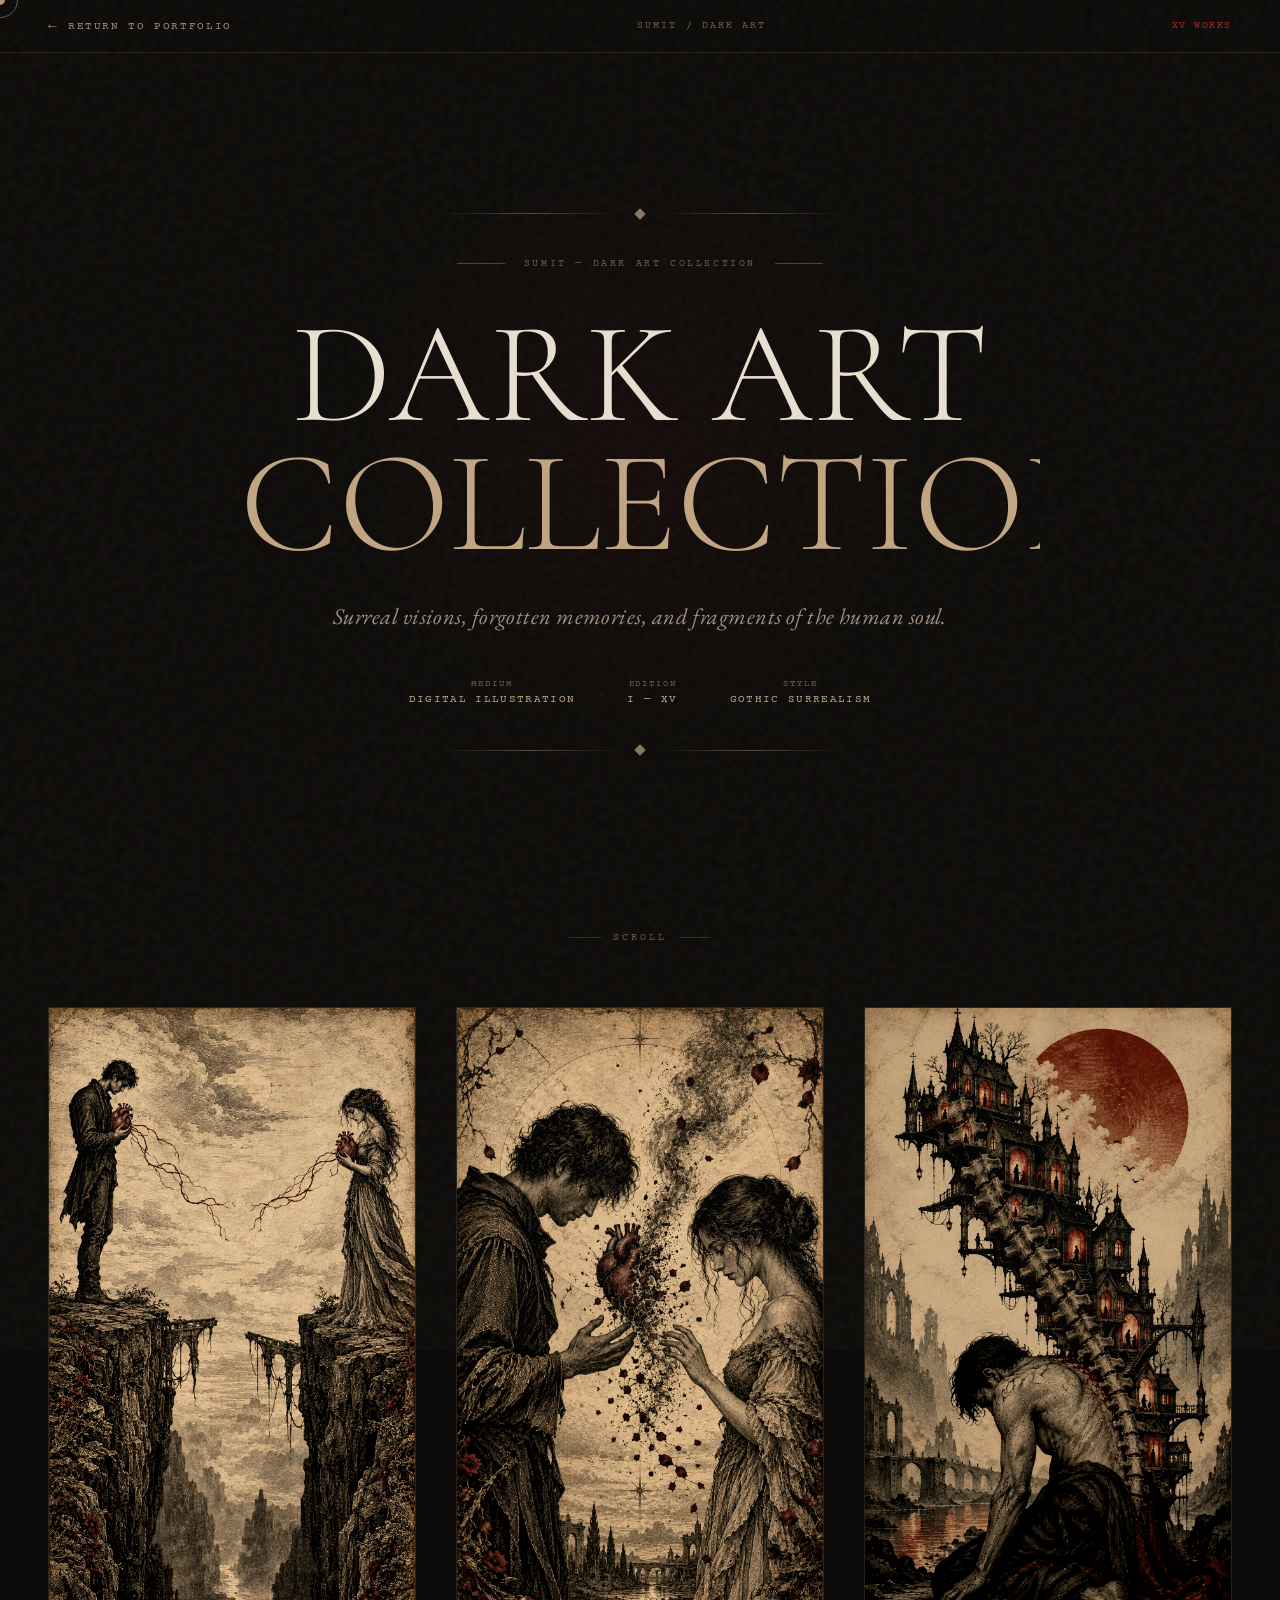
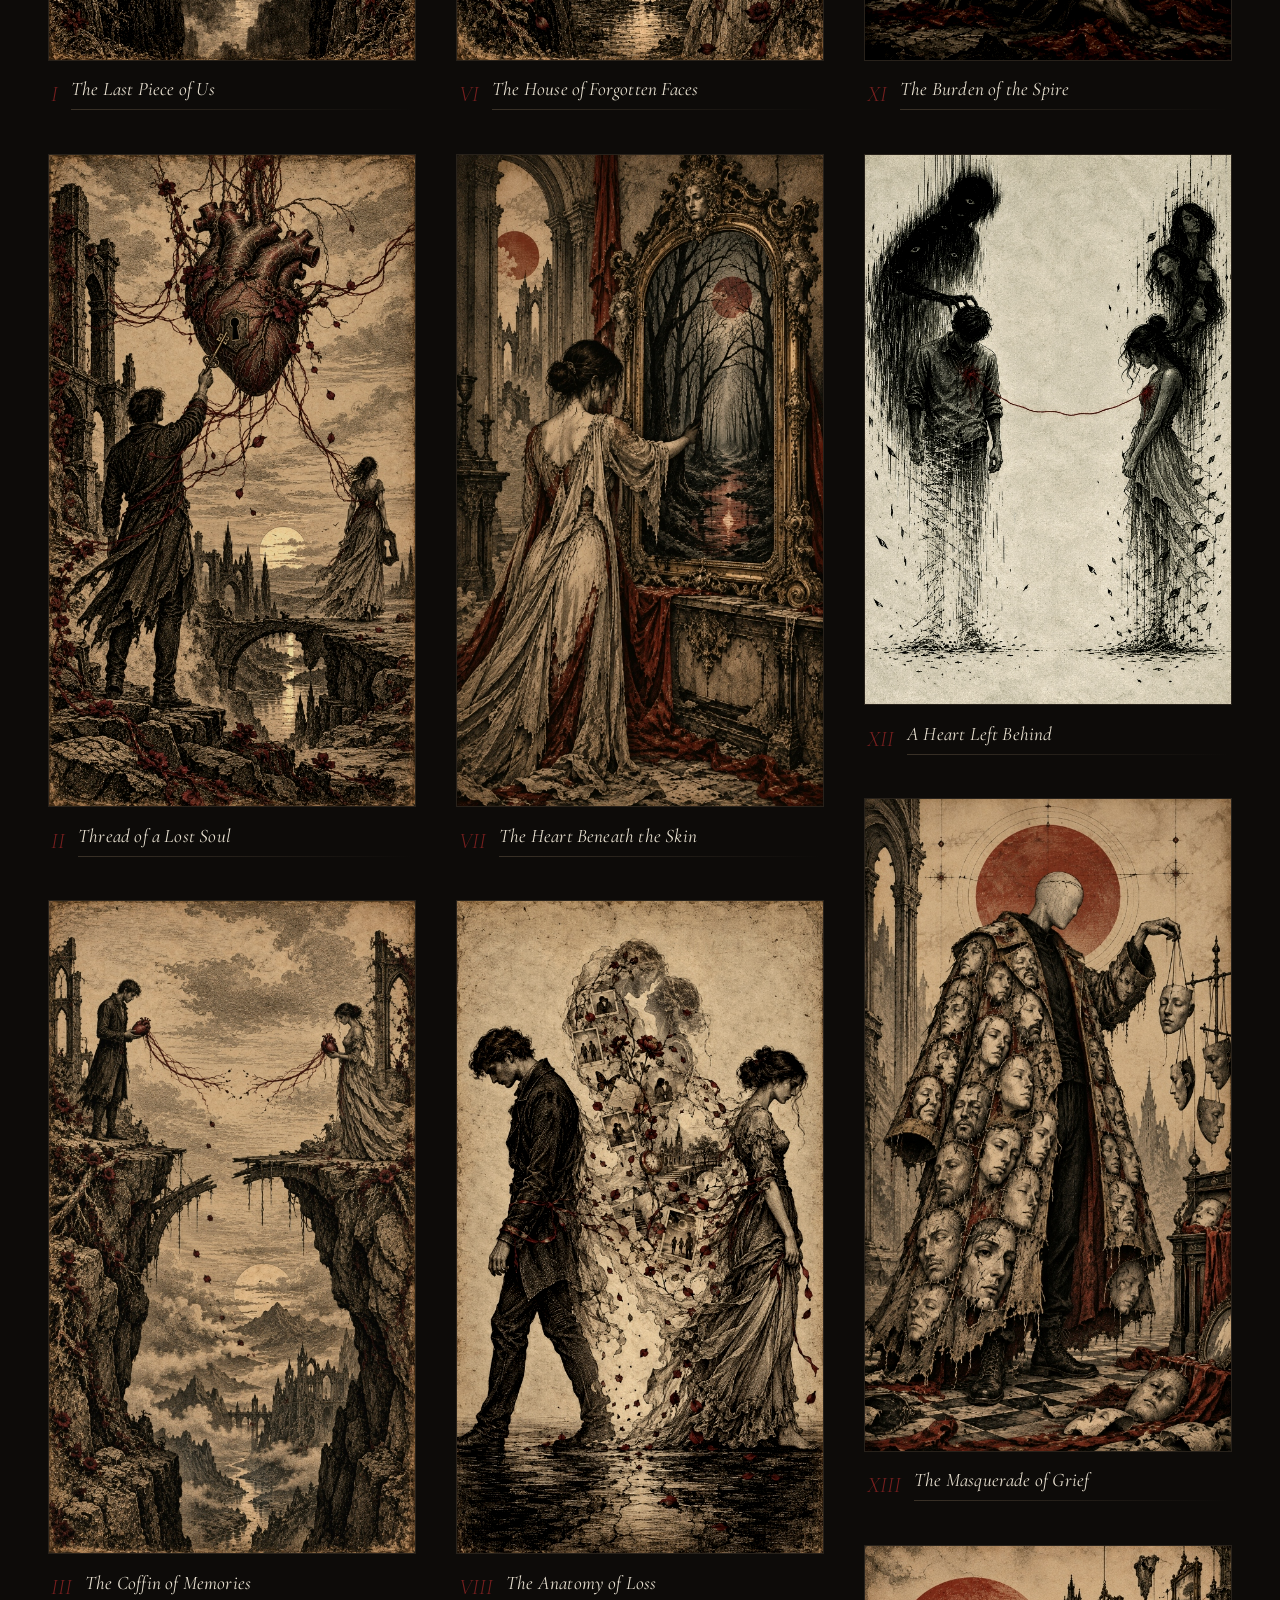
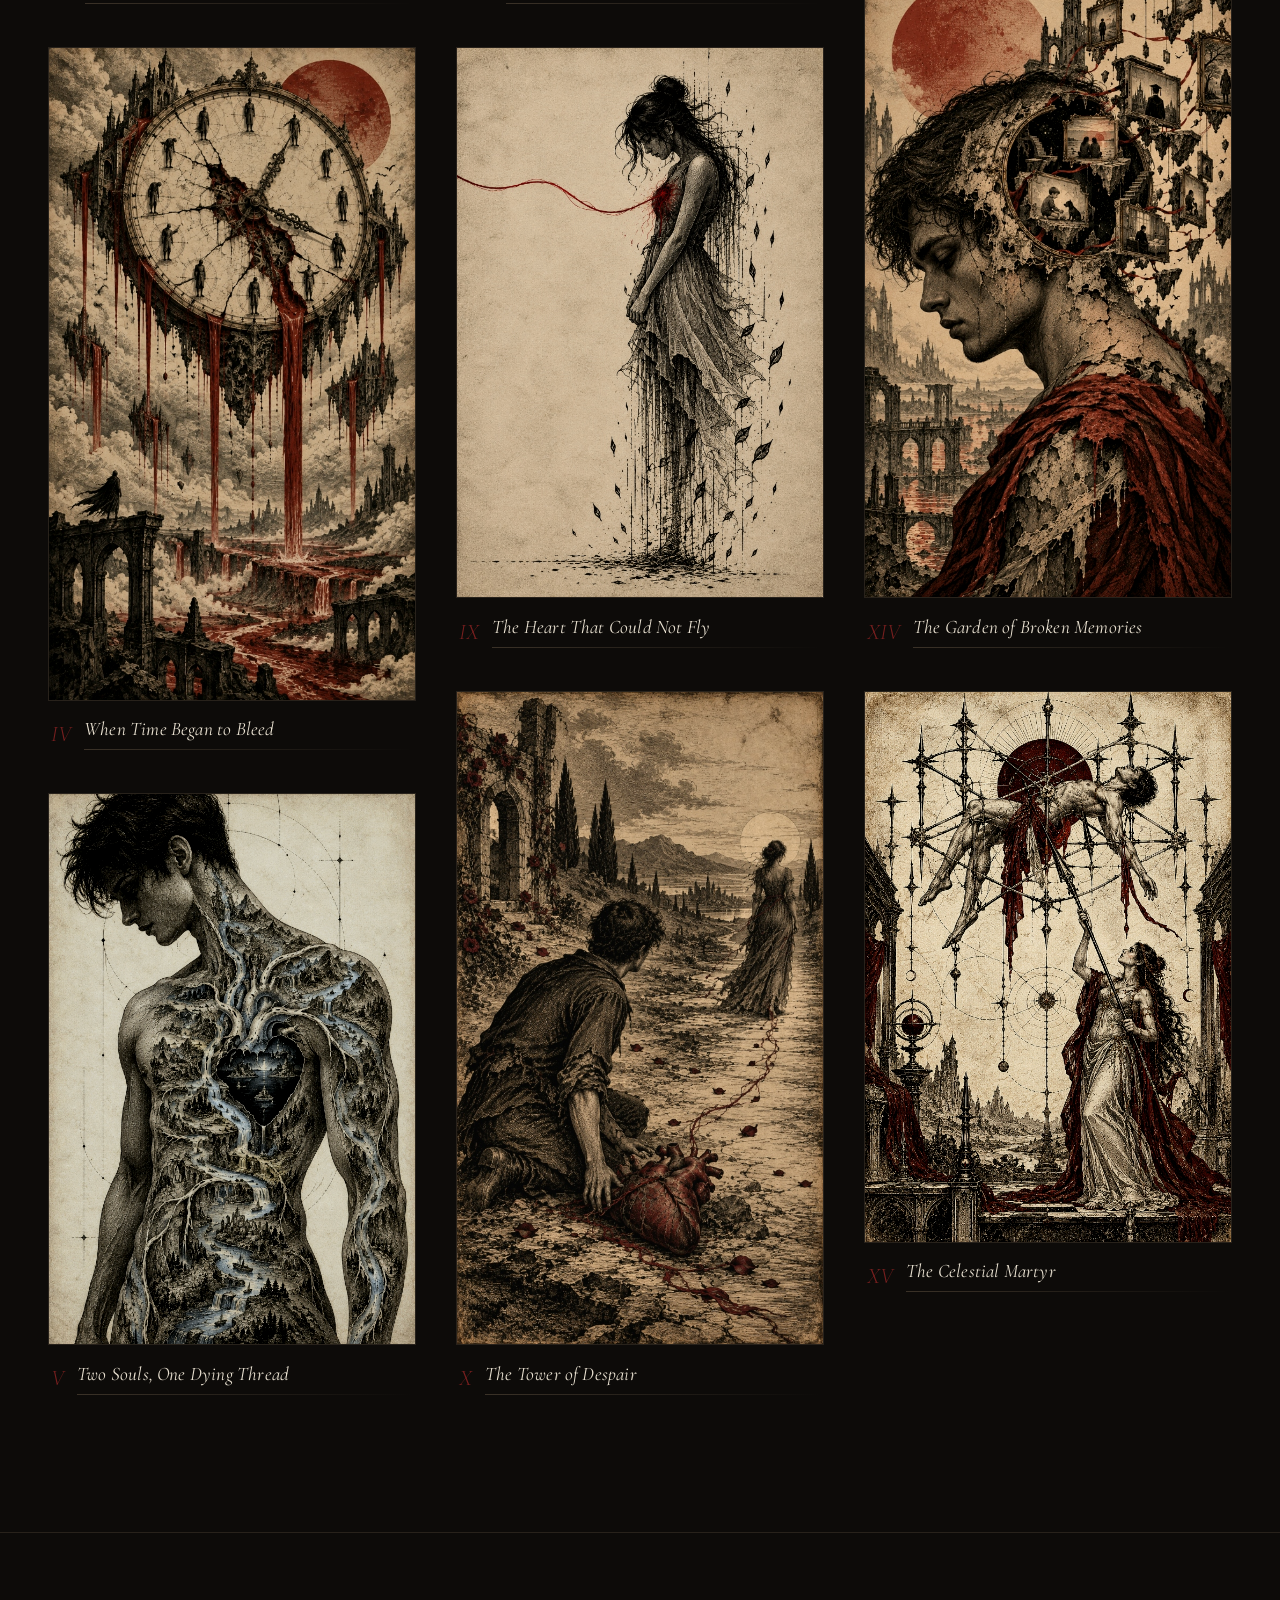
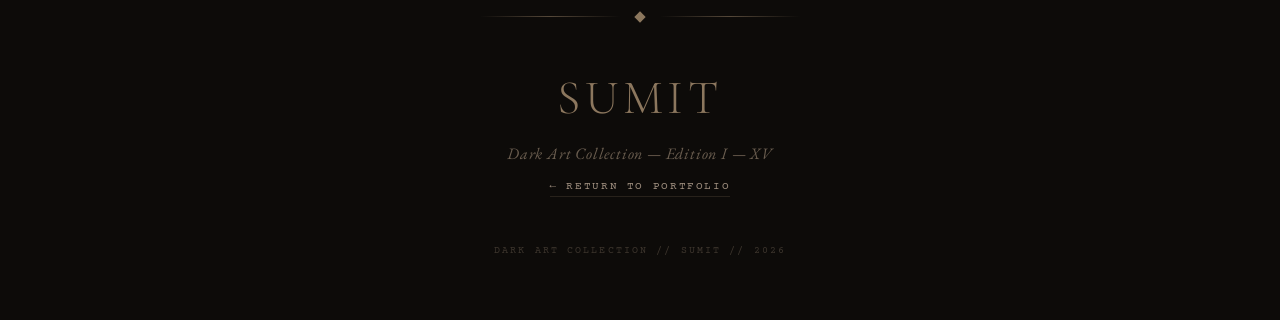
==== sumit-portfolio/dark-art.html @ ad492b04 "Add files via upload" ====
<!DOCTYPE html>
<html lang="en">

<head>
  <meta charset="UTF-8">
  <meta name="viewport" content="width=device-width, initial-scale=1.0">
  <title>Dark Art Collection — Sumit | Surreal Gothic Artwork Gallery</title>
  <meta name="description" content="Dark Art Collection by Sumit — Surreal visions, forgotten memories, and fragments of the human soul. A gothic editorial artwork gallery.">
  <link rel="stylesheet" href="dark-art.css">
  <link rel="preconnect" href="https://fonts.googleapis.com">
  <link rel="preconnect" href="https://fonts.gstatic.com" crossorigin>
  <link href="https://fonts.googleapis.com/css2?family=Cormorant+Garamond:ital,wght@0,300;0,400;0,500;0,600;1,300;1,400;1,500&family=EB+Garamond:ital,wght@0,400;0,500;1,400;1,500&family=Courier+Prime:ital,wght@0,400;1,400&display=swap" rel="stylesheet">
</head>

<body>

  <!-- Grain Overlay -->
  <div class="dac-grain" aria-hidden="true"></div>

  <!-- Custom Cursor -->
  <div class="dac-cursor" id="dacCursor" aria-hidden="true"></div>
  <div class="dac-cursor-follower" id="dacCursorFollower" aria-hidden="true"></div>

  <!-- Navigation Bar -->
  <header class="dac-header" id="dacHeader">
    <nav class="dac-nav">
      <a href="index.html" class="dac-nav-back" id="dacNavBack">
        <span class="dac-back-arrow">&#8592;</span>
        <span class="dac-back-label">RETURN TO PORTFOLIO</span>
      </a>
      <div class="dac-nav-center">
        <span class="dac-nav-eyebrow">SUMIT / DARK ART</span>
      </div>
      <div class="dac-nav-right">
        <span class="dac-nav-count">XV WORKS</span>
      </div>
    </nav>
  </header>

  <!-- Gallery Hero / Header -->
  <section class="dac-hero" id="dacHero">
    <div class="dac-hero-ornament dac-ornament-top" aria-hidden="true">
      <div class="dac-orn-line"></div>
      <div class="dac-orn-diamond"></div>
      <div class="dac-orn-line"></div>
    </div>

    <div class="dac-hero-content">
      <div class="dac-hero-eyebrow">
        <span class="dac-eyebrow-rule"></span>
        <span class="dac-eyebrow-text">SUMIT &mdash; DARK ART COLLECTION</span>
        <span class="dac-eyebrow-rule"></span>
      </div>

      <h1 class="dac-hero-title">
        <span class="dac-title-line dac-tl-1">DARK ART</span>
        <span class="dac-title-line dac-tl-2">COLLECTION</span>
      </h1>

      <p class="dac-hero-tagline">
        <em>Surreal visions, forgotten memories, and fragments of the human soul.</em>
      </p>

      <div class="dac-hero-meta-strip">
        <div class="dac-meta-item">
          <span class="dac-meta-k">MEDIUM</span>
          <span class="dac-meta-v">DIGITAL ILLUSTRATION</span>
        </div>
        <div class="dac-meta-sep">&middot;</div>
        <div class="dac-meta-item">
          <span class="dac-meta-k">EDITION</span>
          <span class="dac-meta-v">I &mdash; XV</span>
        </div>
        <div class="dac-meta-sep">&middot;</div>
        <div class="dac-meta-item">
          <span class="dac-meta-k">STYLE</span>
          <span class="dac-meta-v">GOTHIC SURREALISM</span>
        </div>
      </div>
    </div>

    <div class="dac-hero-ornament dac-ornament-bottom" aria-hidden="true">
      <div class="dac-orn-line"></div>
      <div class="dac-orn-diamond"></div>
      <div class="dac-orn-line"></div>
    </div>
  </section>

  <!-- Scroll Indicator -->
  <div class="dac-scroll-cue" aria-hidden="true">
    <span class="dac-scroll-line"></span>
    <span class="dac-scroll-text">SCROLL</span>
    <span class="dac-scroll-line"></span>
  </div>

  <!-- Gallery Grid -->
  <main class="dac-gallery" id="dacGallery">
    <div class="dac-gallery-inner">

      <!-- Artwork 01 -->
      <article class="dac-artwork-item" data-index="0" id="dac-work-01" tabindex="0"
        role="button" aria-label="View artwork: The Last Piece of Us">
        <div class="dac-artwork-frame">
          <div class="dac-artwork-img-wrap">
            <img src="assets/dark-art-01.jpg"
              alt="The Last Piece of Us — Dark surreal gothic artwork by Sumit"
              class="dac-artwork-img" loading="lazy">
            <div class="dac-artwork-overlay">
              <div class="dac-overlay-inner">
                <span class="dac-view-icon">&#10022;</span>
                <span class="dac-view-text">VIEW FULL</span>
              </div>
            </div>
          </div>
          <div class="dac-artwork-caption">
            <span class="dac-artwork-num">I</span>
            <h2 class="dac-artwork-title">The Last Piece of Us</h2>
            <span class="dac-artwork-rule"></span>
          </div>
        </div>
      </article>

      <!-- Artwork 02 -->
      <article class="dac-artwork-item" data-index="1" id="dac-work-02" tabindex="0"
        role="button" aria-label="View artwork: Thread of a Lost Soul">
        <div class="dac-artwork-frame">
          <div class="dac-artwork-img-wrap">
            <img src="assets/dark-art-02.jpg"
              alt="Thread of a Lost Soul — Dark surreal gothic artwork by Sumit"
              class="dac-artwork-img" loading="lazy">
            <div class="dac-artwork-overlay">
              <div class="dac-overlay-inner">
                <span class="dac-view-icon">&#10022;</span>
                <span class="dac-view-text">VIEW FULL</span>
              </div>
            </div>
          </div>
          <div class="dac-artwork-caption">
            <span class="dac-artwork-num">II</span>
            <h2 class="dac-artwork-title">Thread of a Lost Soul</h2>
            <span class="dac-artwork-rule"></span>
          </div>
        </div>
      </article>

      <!-- Artwork 03 -->
      <article class="dac-artwork-item" data-index="2" id="dac-work-03" tabindex="0"
        role="button" aria-label="View artwork: The Coffin of Memories">
        <div class="dac-artwork-frame">
          <div class="dac-artwork-img-wrap">
            <img src="assets/dark-art-03.jpg"
              alt="The Coffin of Memories — Dark surreal gothic artwork by Sumit"
              class="dac-artwork-img" loading="lazy">
            <div class="dac-artwork-overlay">
              <div class="dac-overlay-inner">
                <span class="dac-view-icon">&#10022;</span>
                <span class="dac-view-text">VIEW FULL</span>
              </div>
            </div>
          </div>
          <div class="dac-artwork-caption">
            <span class="dac-artwork-num">III</span>
            <h2 class="dac-artwork-title">The Coffin of Memories</h2>
            <span class="dac-artwork-rule"></span>
          </div>
        </div>
      </article>

      <!-- Artwork 04 -->
      <article class="dac-artwork-item" data-index="3" id="dac-work-04" tabindex="0"
        role="button" aria-label="View artwork: When Time Began to Bleed">
        <div class="dac-artwork-frame">
          <div class="dac-artwork-img-wrap">
            <img src="assets/dark-art-04.jpg"
              alt="When Time Began to Bleed — Dark surreal gothic artwork by Sumit"
              class="dac-artwork-img" loading="lazy">
            <div class="dac-artwork-overlay">
              <div class="dac-overlay-inner">
                <span class="dac-view-icon">&#10022;</span>
                <span class="dac-view-text">VIEW FULL</span>
              </div>
            </div>
          </div>
          <div class="dac-artwork-caption">
            <span class="dac-artwork-num">IV</span>
            <h2 class="dac-artwork-title">When Time Began to Bleed</h2>
            <span class="dac-artwork-rule"></span>
          </div>
        </div>
      </article>

      <!-- Artwork 05 -->
      <article class="dac-artwork-item" data-index="4" id="dac-work-05" tabindex="0"
        role="button" aria-label="View artwork: Two Souls, One Dying Thread">
        <div class="dac-artwork-frame">
          <div class="dac-artwork-img-wrap">
            <img src="assets/dark-art-05.jpg"
              alt="Two Souls, One Dying Thread — Dark surreal gothic artwork by Sumit"
              class="dac-artwork-img" loading="lazy">
            <div class="dac-artwork-overlay">
              <div class="dac-overlay-inner">
                <span class="dac-view-icon">&#10022;</span>
                <span class="dac-view-text">VIEW FULL</span>
              </div>
            </div>
          </div>
          <div class="dac-artwork-caption">
            <span class="dac-artwork-num">V</span>
            <h2 class="dac-artwork-title">Two Souls, One Dying Thread</h2>
            <span class="dac-artwork-rule"></span>
          </div>
        </div>
      </article>

      <!-- Artwork 06 -->
      <article class="dac-artwork-item" data-index="5" id="dac-work-06" tabindex="0"
        role="button" aria-label="View artwork: The House of Forgotten Faces">
        <div class="dac-artwork-frame">
          <div class="dac-artwork-img-wrap">
            <img src="assets/dark-art-06.jpg"
              alt="The House of Forgotten Faces — Dark surreal gothic artwork by Sumit"
              class="dac-artwork-img" loading="lazy">
            <div class="dac-artwork-overlay">
              <div class="dac-overlay-inner">
                <span class="dac-view-icon">&#10022;</span>
                <span class="dac-view-text">VIEW FULL</span>
              </div>
            </div>
          </div>
          <div class="dac-artwork-caption">
            <span class="dac-artwork-num">VI</span>
            <h2 class="dac-artwork-title">The House of Forgotten Faces</h2>
            <span class="dac-artwork-rule"></span>
          </div>
        </div>
      </article>

      <!-- Artwork 07 -->
      <article class="dac-artwork-item" data-index="6" id="dac-work-07" tabindex="0"
        role="button" aria-label="View artwork: The Heart Beneath the Skin">
        <div class="dac-artwork-frame">
          <div class="dac-artwork-img-wrap">
            <img src="assets/dark-art-07.jpg"
              alt="The Heart Beneath the Skin — Dark surreal gothic artwork by Sumit"
              class="dac-artwork-img" loading="lazy">
            <div class="dac-artwork-overlay">
              <div class="dac-overlay-inner">
                <span class="dac-view-icon">&#10022;</span>
                <span class="dac-view-text">VIEW FULL</span>
              </div>
            </div>
          </div>
          <div class="dac-artwork-caption">
            <span class="dac-artwork-num">VII</span>
            <h2 class="dac-artwork-title">The Heart Beneath the Skin</h2>
            <span class="dac-artwork-rule"></span>
          </div>
        </div>
      </article>

      <!-- Artwork 08 -->
      <article class="dac-artwork-item" data-index="7" id="dac-work-08" tabindex="0"
        role="button" aria-label="View artwork: The Anatomy of Loss">
        <div class="dac-artwork-frame">
          <div class="dac-artwork-img-wrap">
            <img src="assets/dark-art-08.jpg"
              alt="The Anatomy of Loss — Dark surreal gothic artwork by Sumit"
              class="dac-artwork-img" loading="lazy">
            <div class="dac-artwork-overlay">
              <div class="dac-overlay-inner">
                <span class="dac-view-icon">&#10022;</span>
                <span class="dac-view-text">VIEW FULL</span>
              </div>
            </div>
          </div>
          <div class="dac-artwork-caption">
            <span class="dac-artwork-num">VIII</span>
            <h2 class="dac-artwork-title">The Anatomy of Loss</h2>
            <span class="dac-artwork-rule"></span>
          </div>
        </div>
      </article>

      <!-- Artwork 09 -->
      <article class="dac-artwork-item" data-index="8" id="dac-work-09" tabindex="0"
        role="button" aria-label="View artwork: The Heart That Could Not Fly">
        <div class="dac-artwork-frame">
          <div class="dac-artwork-img-wrap">
            <img src="assets/dark-art-09.jpg"
              alt="The Heart That Could Not Fly — Dark surreal gothic artwork by Sumit"
              class="dac-artwork-img" loading="lazy">
            <div class="dac-artwork-overlay">
              <div class="dac-overlay-inner">
                <span class="dac-view-icon">&#10022;</span>
                <span class="dac-view-text">VIEW FULL</span>
              </div>
            </div>
          </div>
          <div class="dac-artwork-caption">
            <span class="dac-artwork-num">IX</span>
            <h2 class="dac-artwork-title">The Heart That Could Not Fly</h2>
            <span class="dac-artwork-rule"></span>
          </div>
        </div>
      </article>

      <!-- Artwork 10 -->
      <article class="dac-artwork-item" data-index="9" id="dac-work-10" tabindex="0"
        role="button" aria-label="View artwork: The Tower of Despair">
        <div class="dac-artwork-frame">
          <div class="dac-artwork-img-wrap">
            <img src="assets/dark-art-10.jpg"
              alt="The Tower of Despair — Dark surreal gothic artwork by Sumit"
              class="dac-artwork-img" loading="lazy">
            <div class="dac-artwork-overlay">
              <div class="dac-overlay-inner">
                <span class="dac-view-icon">&#10022;</span>
                <span class="dac-view-text">VIEW FULL</span>
              </div>
            </div>
          </div>
          <div class="dac-artwork-caption">
            <span class="dac-artwork-num">X</span>
            <h2 class="dac-artwork-title">The Tower of Despair</h2>
            <span class="dac-artwork-rule"></span>
          </div>
        </div>
      </article>

      <!-- Artwork 11 -->
      <article class="dac-artwork-item" data-index="10" id="dac-work-11" tabindex="0"
        role="button" aria-label="View artwork: The Burden of the Spire">
        <div class="dac-artwork-frame">
          <div class="dac-artwork-img-wrap">
            <img src="assets/dark-art-11.jpg"
              alt="The Burden of the Spire — Dark surreal gothic artwork by Sumit"
              class="dac-artwork-img" loading="lazy">
            <div class="dac-artwork-overlay">
              <div class="dac-overlay-inner">
                <span class="dac-view-icon">&#10022;</span>
                <span class="dac-view-text">VIEW FULL</span>
              </div>
            </div>
          </div>
          <div class="dac-artwork-caption">
            <span class="dac-artwork-num">XI</span>
            <h2 class="dac-artwork-title">The Burden of the Spire</h2>
            <span class="dac-artwork-rule"></span>
          </div>
        </div>
      </article>

      <!-- Artwork 12 -->
      <article class="dac-artwork-item" data-index="11" id="dac-work-12" tabindex="0"
        role="button" aria-label="View artwork: A Heart Left Behind">
        <div class="dac-artwork-frame">
          <div class="dac-artwork-img-wrap">
            <img src="assets/dark-art-12.jpg"
              alt="A Heart Left Behind — Dark surreal gothic artwork by Sumit"
              class="dac-artwork-img" loading="lazy">
            <div class="dac-artwork-overlay">
              <div class="dac-overlay-inner">
                <span class="dac-view-icon">&#10022;</span>
                <span class="dac-view-text">VIEW FULL</span>
              </div>
            </div>
          </div>
          <div class="dac-artwork-caption">
            <span class="dac-artwork-num">XII</span>
            <h2 class="dac-artwork-title">A Heart Left Behind</h2>
            <span class="dac-artwork-rule"></span>
          </div>
        </div>
      </article>

      <!-- Artwork 13 -->
      <article class="dac-artwork-item" data-index="12" id="dac-work-13" tabindex="0"
        role="button" aria-label="View artwork: The Masquerade of Grief">
        <div class="dac-artwork-frame">
          <div class="dac-artwork-img-wrap">
            <img src="assets/dark-art-13.jpg"
              alt="The Masquerade of Grief — Dark surreal gothic artwork by Sumit"
              class="dac-artwork-img" loading="lazy">
            <div class="dac-artwork-overlay">
              <div class="dac-overlay-inner">
                <span class="dac-view-icon">&#10022;</span>
                <span class="dac-view-text">VIEW FULL</span>
              </div>
            </div>
          </div>
          <div class="dac-artwork-caption">
            <span class="dac-artwork-num">XIII</span>
            <h2 class="dac-artwork-title">The Masquerade of Grief</h2>
            <span class="dac-artwork-rule"></span>
          </div>
        </div>
      </article>

      <!-- Artwork 14 -->
      <article class="dac-artwork-item" data-index="13" id="dac-work-14" tabindex="0"
        role="button" aria-label="View artwork: The Garden of Broken Memories">
        <div class="dac-artwork-frame">
          <div class="dac-artwork-img-wrap">
            <img src="assets/dark-art-14.jpg"
              alt="The Garden of Broken Memories — Dark surreal gothic artwork by Sumit"
              class="dac-artwork-img" loading="lazy">
            <div class="dac-artwork-overlay">
              <div class="dac-overlay-inner">
                <span class="dac-view-icon">&#10022;</span>
                <span class="dac-view-text">VIEW FULL</span>
              </div>
            </div>
          </div>
          <div class="dac-artwork-caption">
            <span class="dac-artwork-num">XIV</span>
            <h2 class="dac-artwork-title">The Garden of Broken Memories</h2>
            <span class="dac-artwork-rule"></span>
          </div>
        </div>
      </article>

      <!-- Artwork 15 -->
      <article class="dac-artwork-item" data-index="14" id="dac-work-15" tabindex="0"
        role="button" aria-label="View artwork: The Celestial Martyr">
        <div class="dac-artwork-frame">
          <div class="dac-artwork-img-wrap">
            <img src="assets/dark-art-15.jpg"
              alt="The Celestial Martyr — Dark surreal gothic artwork by Sumit"
              class="dac-artwork-img" loading="lazy">
            <div class="dac-artwork-overlay">
              <div class="dac-overlay-inner">
                <span class="dac-view-icon">&#10022;</span>
                <span class="dac-view-text">VIEW FULL</span>
              </div>
            </div>
          </div>
          <div class="dac-artwork-caption">
            <span class="dac-artwork-num">XV</span>
            <h2 class="dac-artwork-title">The Celestial Martyr</h2>
            <span class="dac-artwork-rule"></span>
          </div>
        </div>
      </article>

    </div>
  </main>

  <!-- Gallery Footer -->
  <footer class="dac-footer">
    <div class="dac-footer-ornament" aria-hidden="true">
      <div class="dac-orn-line"></div>
      <div class="dac-orn-diamond"></div>
      <div class="dac-orn-line"></div>
    </div>
    <div class="dac-footer-content">
      <div class="dac-footer-brand">SUMIT</div>
      <p class="dac-footer-text">Dark Art Collection &mdash; Edition I &mdash; XV</p>
      <a href="index.html" class="dac-footer-back-link">
        &#8592; Return to Portfolio
      </a>
    </div>
    <div class="dac-footer-meta">
      <span>DARK ART COLLECTION // SUMIT // 2026</span>
    </div>
  </footer>

  <!-- Lightbox / Fullscreen Viewer -->
  <div class="dac-lightbox" id="dacLightbox" role="dialog" aria-modal="true"
    aria-label="Artwork Lightbox Viewer" aria-hidden="true">
    <div class="dac-lb-backdrop" id="dacLbBackdrop"></div>
    <div class="dac-lb-ui">
      <button class="dac-lb-close" id="dacLbClose" aria-label="Close lightbox">
        <span class="dac-lb-close-x">&#10005;</span>
        <span class="dac-lb-close-esc">[ESC]</span>
      </button>
      <button class="dac-lb-nav dac-lb-prev" id="dacLbPrev" aria-label="Previous artwork">
        <span>&#8592;</span>
      </button>
      <button class="dac-lb-nav dac-lb-next" id="dacLbNext" aria-label="Next artwork">
        <span>&#8594;</span>
      </button>
      <div class="dac-lb-stage" id="dacLbStage">
        <div class="dac-lb-img-wrap" id="dacLbImgWrap">
          <img src="" alt="" class="dac-lb-img" id="dacLbImg">
        </div>
      </div>
      <div class="dac-lb-caption" id="dacLbCaption">
        <span class="dac-lb-cap-num" id="dacLbCapNum">I</span>
        <h2 class="dac-lb-cap-title" id="dacLbCapTitle">The Last Piece of Us</h2>
        <span class="dac-lb-cap-counter" id="dacLbCapCounter">1 / 15</span>
      </div>
    </div>
  </div>

  <script src="dark-art.js"></script>
</body>

</html>
---- sumit-portfolio/dark-art.css ----
/* ==========================================================================
   DARK ART COLLECTION — dark-art.css
   Premium Gothic Editorial Gallery Stylesheet
   ========================================================================== */

/* ── Custom Properties ──────────────────────────────────────────────────── */
:root {
  --dac-bg: #0d0b09;
  --dac-bg-2: #111008;
  --dac-surface: #161310;
  --dac-surface-2: #1c1814;
  --dac-border: rgba(194, 165, 130, 0.15);
  --dac-border-hover: rgba(194, 165, 130, 0.4);
  --dac-parchment: #c2a582;
  --dac-parchment-light: #d4b896;
  --dac-crimson: #8b1a1a;
  --dac-crimson-light: #a52828;
  --dac-text-primary: #e8e0d0;
  --dac-text-secondary: #a09080;
  --dac-text-muted: #6b5e50;
  --dac-grain-opacity: 0.045;

  --font-serif: 'Cormorant Garamond', 'EB Garamond', Georgia, serif;
  --font-serif-alt: 'EB Garamond', Georgia, serif;
  --font-mono: 'Courier Prime', 'Courier New', monospace;

  --dac-transition: 0.55s cubic-bezier(0.25, 0.46, 0.45, 0.94);
  --dac-transition-fast: 0.3s cubic-bezier(0.25, 0.46, 0.45, 0.94);
}

/* ── Reset ──────────────────────────────────────────────────────────────── */
*, *::before, *::after { box-sizing: border-box; margin: 0; padding: 0; }

html {
  scroll-behavior: smooth;
  overflow-x: hidden;
}

body {
  background-color: var(--dac-bg);
  color: var(--dac-text-primary);
  font-family: var(--font-serif);
  min-height: 100vh;
  cursor: none;
  overflow-x: hidden;
  -webkit-font-smoothing: antialiased;
  -moz-osx-font-smoothing: grayscale;
}

img { display: block; max-width: 100%; height: auto; }
a { text-decoration: none; color: inherit; }
button { background: none; border: none; cursor: none; font: inherit; }

/* ── Custom Cursor ──────────────────────────────────────────────────────── */
.dac-cursor {
  width: 10px;
  height: 10px;
  background: var(--dac-parchment);
  border-radius: 50%;
  position: fixed;
  top: 0; left: 0;
  pointer-events: none;
  z-index: 9999;
  transform: translate(-50%, -50%);
  transition: transform 0.1s ease, opacity 0.3s ease;
  mix-blend-mode: difference;
}

.dac-cursor-follower {
  width: 36px;
  height: 36px;
  border: 1px solid rgba(194, 165, 130, 0.5);
  border-radius: 50%;
  position: fixed;
  top: 0; left: 0;
  pointer-events: none;
  z-index: 9998;
  transform: translate(-50%, -50%);
  transition: transform 0.45s cubic-bezier(0.25, 0.46, 0.45, 0.94),
              width 0.3s ease, height 0.3s ease, opacity 0.3s ease;
}

.dac-cursor-follower.expanded {
  width: 60px;
  height: 60px;
  border-color: var(--dac-parchment);
}

/* ── Grain Overlay ──────────────────────────────────────────────────────── */
.dac-grain {
  position: fixed;
  inset: -50%;
  width: 200%; height: 200%;
  pointer-events: none;
  z-index: 1000;
  opacity: var(--dac-grain-opacity);
  background-image: url("data:image/svg+xml,%3Csvg viewBox='0 0 256 256' xmlns='http://www.w3.org/2000/svg'%3E%3Cfilter id='noise'%3E%3CfeTurbulence type='fractalNoise' baseFrequency='0.9' numOctaves='4' stitchTiles='stitch'/%3E%3C/filter%3E%3Crect width='100%25' height='100%25' filter='url(%23noise)' opacity='1'/%3E%3C/svg%3E");
  animation: dac-grain-anim 0.8s steps(2) infinite;
}

@keyframes dac-grain-anim {
  0%, 100% { transform: translate(0, 0); }
  25% { transform: translate(-2%, -3%); }
  50% { transform: translate(3%, 1%); }
  75% { transform: translate(-1%, 4%); }
}

/* ── Ornamental Elements ────────────────────────────────────────────────── */
.dac-hero-ornament {
  display: flex;
  align-items: center;
  gap: 1rem;
  width: 100%;
  max-width: 400px;
  margin: 0 auto;
}

.dac-orn-line {
  flex: 1;
  height: 1px;
  background: linear-gradient(to right, transparent, var(--dac-parchment), transparent);
  opacity: 0.4;
}

.dac-orn-diamond {
  width: 8px;
  height: 8px;
  background: var(--dac-parchment);
  transform: rotate(45deg);
  opacity: 0.7;
  flex-shrink: 0;
}

/* ── Navigation Header ──────────────────────────────────────────────────── */
.dac-header {
  position: fixed;
  top: 0; left: 0; right: 0;
  z-index: 500;
  border-bottom: 1px solid var(--dac-border);
  background: rgba(13, 11, 9, 0.92);
  backdrop-filter: blur(16px);
  -webkit-backdrop-filter: blur(16px);
}

.dac-nav {
  display: flex;
  align-items: center;
  justify-content: space-between;
  padding: 1.1rem 3rem;
  max-width: 1440px;
  margin: 0 auto;
}

.dac-nav-back {
  display: flex;
  align-items: center;
  gap: 0.6rem;
  font-family: var(--font-mono);
  font-size: 0.68rem;
  letter-spacing: 0.15em;
  color: var(--dac-text-secondary);
  text-transform: uppercase;
  transition: color var(--dac-transition-fast);
  cursor: none;
}

.dac-nav-back:hover {
  color: var(--dac-parchment);
}

.dac-back-arrow {
  font-size: 0.9rem;
  transition: transform var(--dac-transition-fast);
}

.dac-nav-back:hover .dac-back-arrow {
  transform: translateX(-4px);
}

.dac-nav-center {
  font-family: var(--font-mono);
  font-size: 0.65rem;
  letter-spacing: 0.2em;
  color: var(--dac-text-muted);
  text-transform: uppercase;
}

.dac-nav-right {
  font-family: var(--font-mono);
  font-size: 0.65rem;
  letter-spacing: 0.15em;
  color: var(--dac-crimson-light);
  text-transform: uppercase;
}

/* ── Hero Section ───────────────────────────────────────────────────────── */
.dac-hero {
  min-height: 100vh;
  display: flex;
  flex-direction: column;
  align-items: center;
  justify-content: center;
  padding: 10rem 2rem 6rem;
  text-align: center;
  position: relative;
  overflow: hidden;
}

/* Subtle radial glow */
.dac-hero::before {
  content: '';
  position: absolute;
  top: 50%; left: 50%;
  transform: translate(-50%, -50%);
  width: 600px;
  height: 600px;
  background: radial-gradient(circle, rgba(139, 26, 26, 0.06) 0%, transparent 70%);
  pointer-events: none;
}

.dac-hero-content {
  position: relative;
  z-index: 2;
  max-width: 800px;
  margin: 2.5rem 0;
}

/* Eyebrow */
.dac-hero-eyebrow {
  display: flex;
  align-items: center;
  justify-content: center;
  gap: 1.2rem;
  margin-bottom: 2.5rem;
}

.dac-eyebrow-text {
  font-family: var(--font-mono);
  font-size: 0.65rem;
  letter-spacing: 0.25em;
  color: var(--dac-text-muted);
  text-transform: uppercase;
  white-space: nowrap;
}

.dac-eyebrow-rule {
  display: block;
  width: 48px;
  height: 1px;
  background: var(--dac-parchment);
  opacity: 0.35;
}

/* Title */
.dac-hero-title {
  display: flex;
  flex-direction: column;
  gap: 0;
  font-family: var(--font-serif);
  font-weight: 300;
  font-style: normal;
  line-height: 0.9;
  letter-spacing: -0.01em;
  color: var(--dac-text-primary);
  margin-bottom: 2rem;
  overflow: hidden;
}

.dac-title-line {
  display: block;
  font-size: clamp(4.5rem, 12vw, 9rem);
  opacity: 0;
  transform: translateY(60px);
  animation: dac-title-rise 1.2s cubic-bezier(0.16, 1, 0.3, 1) forwards;
}

.dac-tl-1 { animation-delay: 0.3s; }
.dac-tl-2 { animation-delay: 0.55s; color: var(--dac-parchment); }

@keyframes dac-title-rise {
  to { opacity: 1; transform: translateY(0); }
}

/* Tagline */
.dac-hero-tagline {
  font-family: var(--font-serif-alt);
  font-style: italic;
  font-size: clamp(1.1rem, 2.5vw, 1.4rem);
  font-weight: 400;
  color: var(--dac-text-secondary);
  letter-spacing: 0.02em;
  margin-bottom: 3rem;
  opacity: 0;
  animation: dac-fade-up 1s cubic-bezier(0.16, 1, 0.3, 1) 0.85s forwards;
}

@keyframes dac-fade-up {
  from { opacity: 0; transform: translateY(20px); }
  to { opacity: 1; transform: translateY(0); }
}

/* Meta Strip */
.dac-hero-meta-strip {
  display: flex;
  align-items: center;
  justify-content: center;
  gap: 1.5rem;
  flex-wrap: wrap;
  opacity: 0;
  animation: dac-fade-up 1s cubic-bezier(0.16, 1, 0.3, 1) 1.1s forwards;
}

.dac-meta-item {
  display: flex;
  flex-direction: column;
  align-items: center;
  gap: 0.3rem;
}

.dac-meta-k {
  font-family: var(--font-mono);
  font-size: 0.58rem;
  letter-spacing: 0.2em;
  color: var(--dac-text-muted);
  text-transform: uppercase;
}

.dac-meta-v {
  font-family: var(--font-mono);
  font-size: 0.7rem;
  letter-spacing: 0.12em;
  color: var(--dac-parchment);
  text-transform: uppercase;
}

.dac-meta-sep {
  color: var(--dac-border);
  font-size: 1.2rem;
}

/* ── Scroll Cue ─────────────────────────────────────────────────────────── */
.dac-scroll-cue {
  display: flex;
  align-items: center;
  justify-content: center;
  gap: 0.8rem;
  padding: 2rem 0 4rem;
  font-family: var(--font-mono);
  font-size: 0.6rem;
  letter-spacing: 0.3em;
  color: var(--dac-text-muted);
  text-transform: uppercase;
}

.dac-scroll-line {
  display: block;
  width: 32px;
  height: 1px;
  background: var(--dac-text-muted);
  opacity: 0.4;
}

/* ── Gallery ────────────────────────────────────────────────────────────── */
.dac-gallery {
  padding: 0 3rem 8rem;
  max-width: 1440px;
  margin: 0 auto;
}

.dac-gallery-inner {
  columns: 3;
  column-gap: 2.5rem;
}

@media (max-width: 1200px) {
  .dac-gallery-inner { columns: 2; }
  .dac-gallery { padding: 0 2rem 6rem; }
}

@media (max-width: 640px) {
  .dac-gallery-inner { columns: 1; }
  .dac-gallery { padding: 0 1.2rem 5rem; }
}

/* ── Artwork Item ───────────────────────────────────────────────────────── */
.dac-artwork-item {
  break-inside: avoid;
  margin-bottom: 2.5rem;
  cursor: none;
  outline: none;
}

.dac-artwork-item:focus .dac-artwork-frame {
  outline: 1px solid var(--dac-parchment);
  outline-offset: 6px;
}

.dac-artwork-frame {
  position: relative;
}

/* Image wrapper — preserves aspect ratio */
.dac-artwork-img-wrap {
  position: relative;
  overflow: hidden;
  border: 1px solid var(--dac-border);
  transition: border-color var(--dac-transition);
}

.dac-artwork-item:hover .dac-artwork-img-wrap {
  border-color: var(--dac-border-hover);
}

.dac-artwork-img {
  width: 100%;
  height: auto;
  display: block;
  transition: transform var(--dac-transition), filter var(--dac-transition);
  filter: brightness(0.92) contrast(1.05) sepia(0.08);
}

.dac-artwork-item:hover .dac-artwork-img {
  transform: scale(1.03);
  filter: brightness(1) contrast(1.05) sepia(0.05);
}

/* Hover Overlay */
.dac-artwork-overlay {
  position: absolute;
  inset: 0;
  display: flex;
  align-items: center;
  justify-content: center;
  background: rgba(13, 11, 9, 0.62);
  opacity: 0;
  transition: opacity var(--dac-transition);
  backdrop-filter: blur(2px);
}

.dac-artwork-item:hover .dac-artwork-overlay { opacity: 1; }

.dac-overlay-inner {
  display: flex;
  flex-direction: column;
  align-items: center;
  gap: 0.6rem;
  transform: translateY(12px);
  transition: transform var(--dac-transition);
}

.dac-artwork-item:hover .dac-overlay-inner { transform: translateY(0); }

.dac-view-icon {
  font-size: 1.5rem;
  color: var(--dac-parchment);
  display: block;
}

.dac-view-text {
  font-family: var(--font-mono);
  font-size: 0.6rem;
  letter-spacing: 0.28em;
  color: var(--dac-text-primary);
  text-transform: uppercase;
}

/* Caption */
.dac-artwork-caption {
  padding: 1.1rem 0.2rem 0.2rem;
  display: grid;
  grid-template-columns: auto 1fr;
  grid-template-rows: auto auto;
  gap: 0.2rem 0.8rem;
  align-items: start;
}

.dac-artwork-num {
  grid-row: 1 / 3;
  font-family: var(--font-serif);
  font-size: 1.4rem;
  font-weight: 300;
  font-style: italic;
  color: var(--dac-crimson-light);
  line-height: 1;
  opacity: 0.7;
  align-self: center;
}

.dac-artwork-title {
  font-family: var(--font-serif);
  font-weight: 400;
  font-style: italic;
  font-size: clamp(1rem, 1.8vw, 1.2rem);
  color: var(--dac-text-primary);
  line-height: 1.2;
  letter-spacing: 0.01em;
}

.dac-artwork-rule {
  display: block;
  height: 1px;
  background: linear-gradient(to right, var(--dac-parchment), transparent);
  opacity: 0.25;
  grid-column: 2;
  margin-top: 0.3rem;
}

/* ── Footer ─────────────────────────────────────────────────────────────── */
.dac-footer {
  border-top: 1px solid var(--dac-border);
  padding: 5rem 3rem 4rem;
  text-align: center;
}

.dac-footer-ornament {
  display: flex;
  align-items: center;
  gap: 1rem;
  max-width: 320px;
  margin: 0 auto 3rem;
}

.dac-footer-content {
  display: flex;
  flex-direction: column;
  align-items: center;
  gap: 1rem;
  margin-bottom: 3rem;
}

.dac-footer-brand {
  font-family: var(--font-serif);
  font-size: 3rem;
  font-weight: 300;
  letter-spacing: 0.1em;
  color: var(--dac-parchment);
  opacity: 0.7;
}

.dac-footer-text {
  font-family: var(--font-serif-alt);
  font-style: italic;
  font-size: 1rem;
  color: var(--dac-text-muted);
  letter-spacing: 0.05em;
}

.dac-footer-back-link {
  font-family: var(--font-mono);
  font-size: 0.68rem;
  letter-spacing: 0.15em;
  text-transform: uppercase;
  color: var(--dac-text-secondary);
  border-bottom: 1px solid var(--dac-border);
  padding-bottom: 0.2rem;
  transition: color var(--dac-transition-fast), border-color var(--dac-transition-fast);
  cursor: none;
}

.dac-footer-back-link:hover {
  color: var(--dac-parchment);
  border-color: var(--dac-parchment);
}

.dac-footer-meta {
  font-family: var(--font-mono);
  font-size: 0.6rem;
  letter-spacing: 0.22em;
  color: var(--dac-text-muted);
  opacity: 0.5;
  text-transform: uppercase;
}

/* ── Lightbox ────────────────────────────────────────────────────────────── */
.dac-lightbox {
  position: fixed;
  inset: 0;
  z-index: 2000;
  display: flex;
  align-items: center;
  justify-content: center;
  visibility: hidden;
  pointer-events: none;
}

.dac-lightbox.is-open {
  visibility: visible;
  pointer-events: all;
}

.dac-lb-backdrop {
  position: absolute;
  inset: 0;
  background: rgba(7, 5, 3, 0.97);
  backdrop-filter: blur(8px);
  -webkit-backdrop-filter: blur(8px);
  opacity: 0;
  transition: opacity 0.45s ease;
  cursor: none;
}

.dac-lightbox.is-open .dac-lb-backdrop { opacity: 1; }

.dac-lb-ui {
  position: relative;
  z-index: 1;
  width: 100%;
  height: 100%;
  display: flex;
  align-items: center;
  justify-content: center;
  flex-direction: column;
}

/* Close Button */
.dac-lb-close {
  position: fixed;
  top: 1.5rem; right: 2rem;
  display: flex;
  align-items: center;
  gap: 0.5rem;
  font-family: var(--font-mono);
  font-size: 0.65rem;
  letter-spacing: 0.15em;
  color: var(--dac-text-secondary);
  text-transform: uppercase;
  z-index: 10;
  opacity: 0;
  transition: opacity var(--dac-transition), color var(--dac-transition-fast);
  cursor: none;
}

.dac-lightbox.is-open .dac-lb-close { opacity: 1; }
.dac-lb-close:hover { color: var(--dac-parchment); }

.dac-lb-close-x { font-size: 1.1rem; }

/* Navigation */
.dac-lb-nav {
  position: fixed;
  top: 50%;
  transform: translateY(-50%);
  font-size: 1.6rem;
  color: var(--dac-text-secondary);
  padding: 1rem 1.5rem;
  z-index: 10;
  opacity: 0;
  transition: opacity var(--dac-transition), color var(--dac-transition-fast), transform 0.3s ease;
  cursor: none;
}

.dac-lightbox.is-open .dac-lb-nav { opacity: 1; }
.dac-lb-prev { left: 1rem; }
.dac-lb-next { right: 1rem; }
.dac-lb-nav:hover { color: var(--dac-parchment); }
.dac-lb-prev:hover { transform: translateY(-50%) translateX(-4px); }
.dac-lb-next:hover { transform: translateY(-50%) translateX(4px); }

/* Image Stage */
.dac-lb-stage {
  display: flex;
  align-items: center;
  justify-content: center;
  width: 100%;
  height: calc(100vh - 160px);
  padding: 3rem 5rem;
  opacity: 0;
  transition: opacity 0.45s ease;
}

.dac-lightbox.is-open .dac-lb-stage { opacity: 1; }

.dac-lb-img-wrap {
  max-width: 100%;
  max-height: 100%;
  display: flex;
  align-items: center;
  justify-content: center;
  transition: opacity 0.3s ease, transform 0.3s ease;
}

.dac-lb-img-wrap.loading { opacity: 0; transform: scale(0.96); }

.dac-lb-img {
  max-width: 100%;
  max-height: calc(100vh - 180px);
  width: auto;
  height: auto;
  object-fit: contain;
  box-shadow: 0 20px 80px rgba(0, 0, 0, 0.8),
              0 0 0 1px rgba(194, 165, 130, 0.1);
  border: 1px solid rgba(194, 165, 130, 0.1);
}

/* Lightbox Caption */
.dac-lb-caption {
  position: fixed;
  bottom: 0; left: 0; right: 0;
  display: flex;
  align-items: center;
  justify-content: center;
  gap: 1.5rem;
  padding: 1.4rem 2rem;
  background: linear-gradient(to top, rgba(7, 5, 3, 0.95), transparent);
  opacity: 0;
  transition: opacity var(--dac-transition);
}

.dac-lightbox.is-open .dac-lb-caption { opacity: 1; }

.dac-lb-cap-num {
  font-family: var(--font-serif);
  font-style: italic;
  font-size: 1.1rem;
  color: var(--dac-crimson-light);
  opacity: 0.8;
  font-weight: 300;
}

.dac-lb-cap-title {
  font-family: var(--font-serif);
  font-style: italic;
  font-size: clamp(1rem, 2vw, 1.3rem);
  font-weight: 400;
  color: var(--dac-text-primary);
  letter-spacing: 0.02em;
}

.dac-lb-cap-counter {
  font-family: var(--font-mono);
  font-size: 0.62rem;
  letter-spacing: 0.2em;
  color: var(--dac-text-muted);
  text-transform: uppercase;
}

/* ── Reveal Animation for Gallery Items ─────────────────────────────────── */
.dac-artwork-item {
  opacity: 0;
  transform: translateY(30px);
  transition: opacity 0.7s cubic-bezier(0.16, 1, 0.3, 1),
              transform 0.7s cubic-bezier(0.16, 1, 0.3, 1);
}

.dac-artwork-item.is-visible {
  opacity: 1;
  transform: translateY(0);
}

/* ── Responsive adjustments ─────────────────────────────────────────────── */
@media (max-width: 768px) {
  .dac-nav { padding: 1rem 1.5rem; }
  .dac-nav-center { display: none; }
  .dac-hero { padding: 8rem 1.5rem 4rem; }
  .dac-hero-meta-strip { gap: 1rem; }
  .dac-meta-sep { display: none; }
  .dac-footer { padding: 4rem 1.5rem 3rem; }
  .dac-lb-stage { padding: 2rem 4rem; }
  .dac-lb-prev { left: 0.2rem; }
  .dac-lb-next { right: 0.2rem; }
  .dac-lb-nav { padding: 0.8rem 1rem; }
}

@media (max-width: 480px) {
  .dac-gallery { padding: 0 1rem 4rem; }
  .dac-gallery-inner { columns: 1; }
  .dac-lb-stage { padding: 1.5rem 3.5rem; }
}

/* ── Reduced motion ─────────────────────────────────────────────────────── */
@media (prefers-reduced-motion: reduce) {
  *, *::before, *::after {
    animation-duration: 0.01ms !important;
    transition-duration: 0.01ms !important;
  }
  .dac-grain { animation: none; }
  .dac-title-line { opacity: 1; transform: none; }
  .dac-hero-tagline, .dac-hero-meta-strip { opacity: 1; transform: none; }
  .dac-artwork-item { opacity: 1; transform: none; }
}
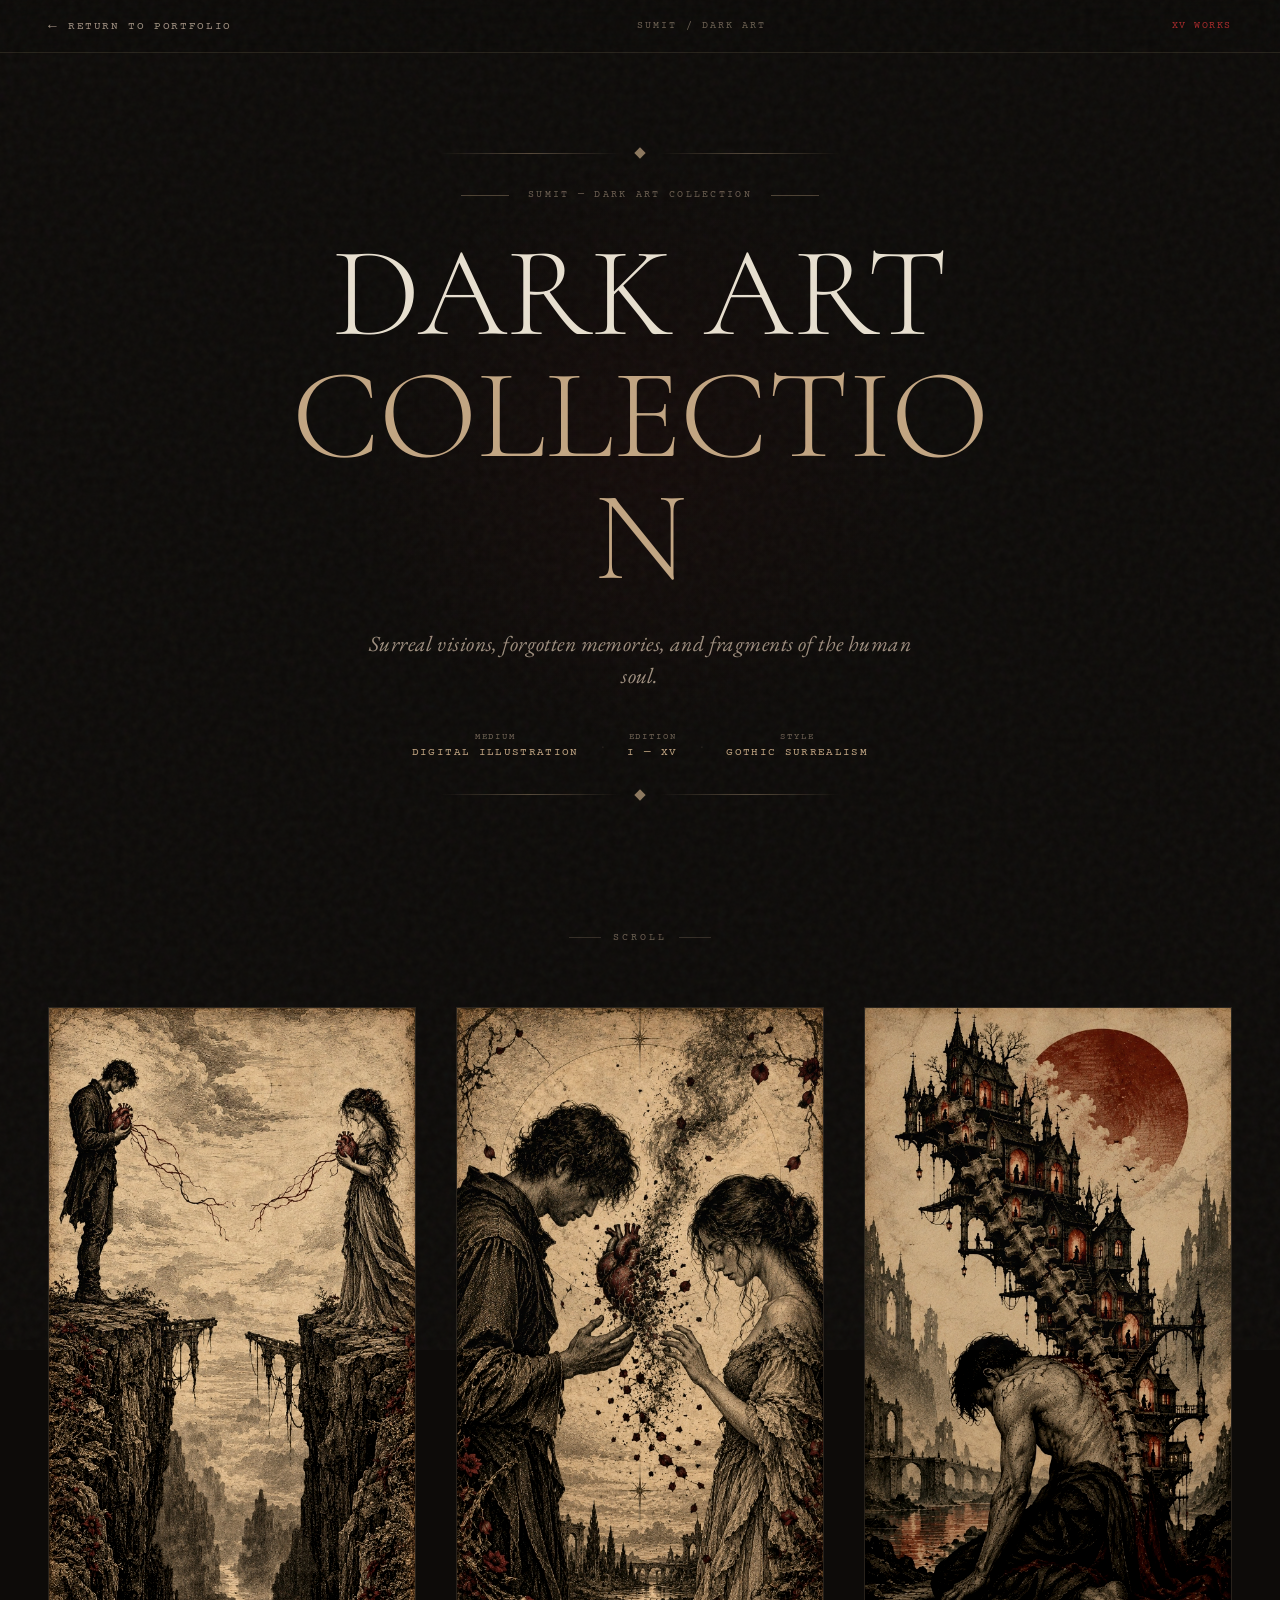
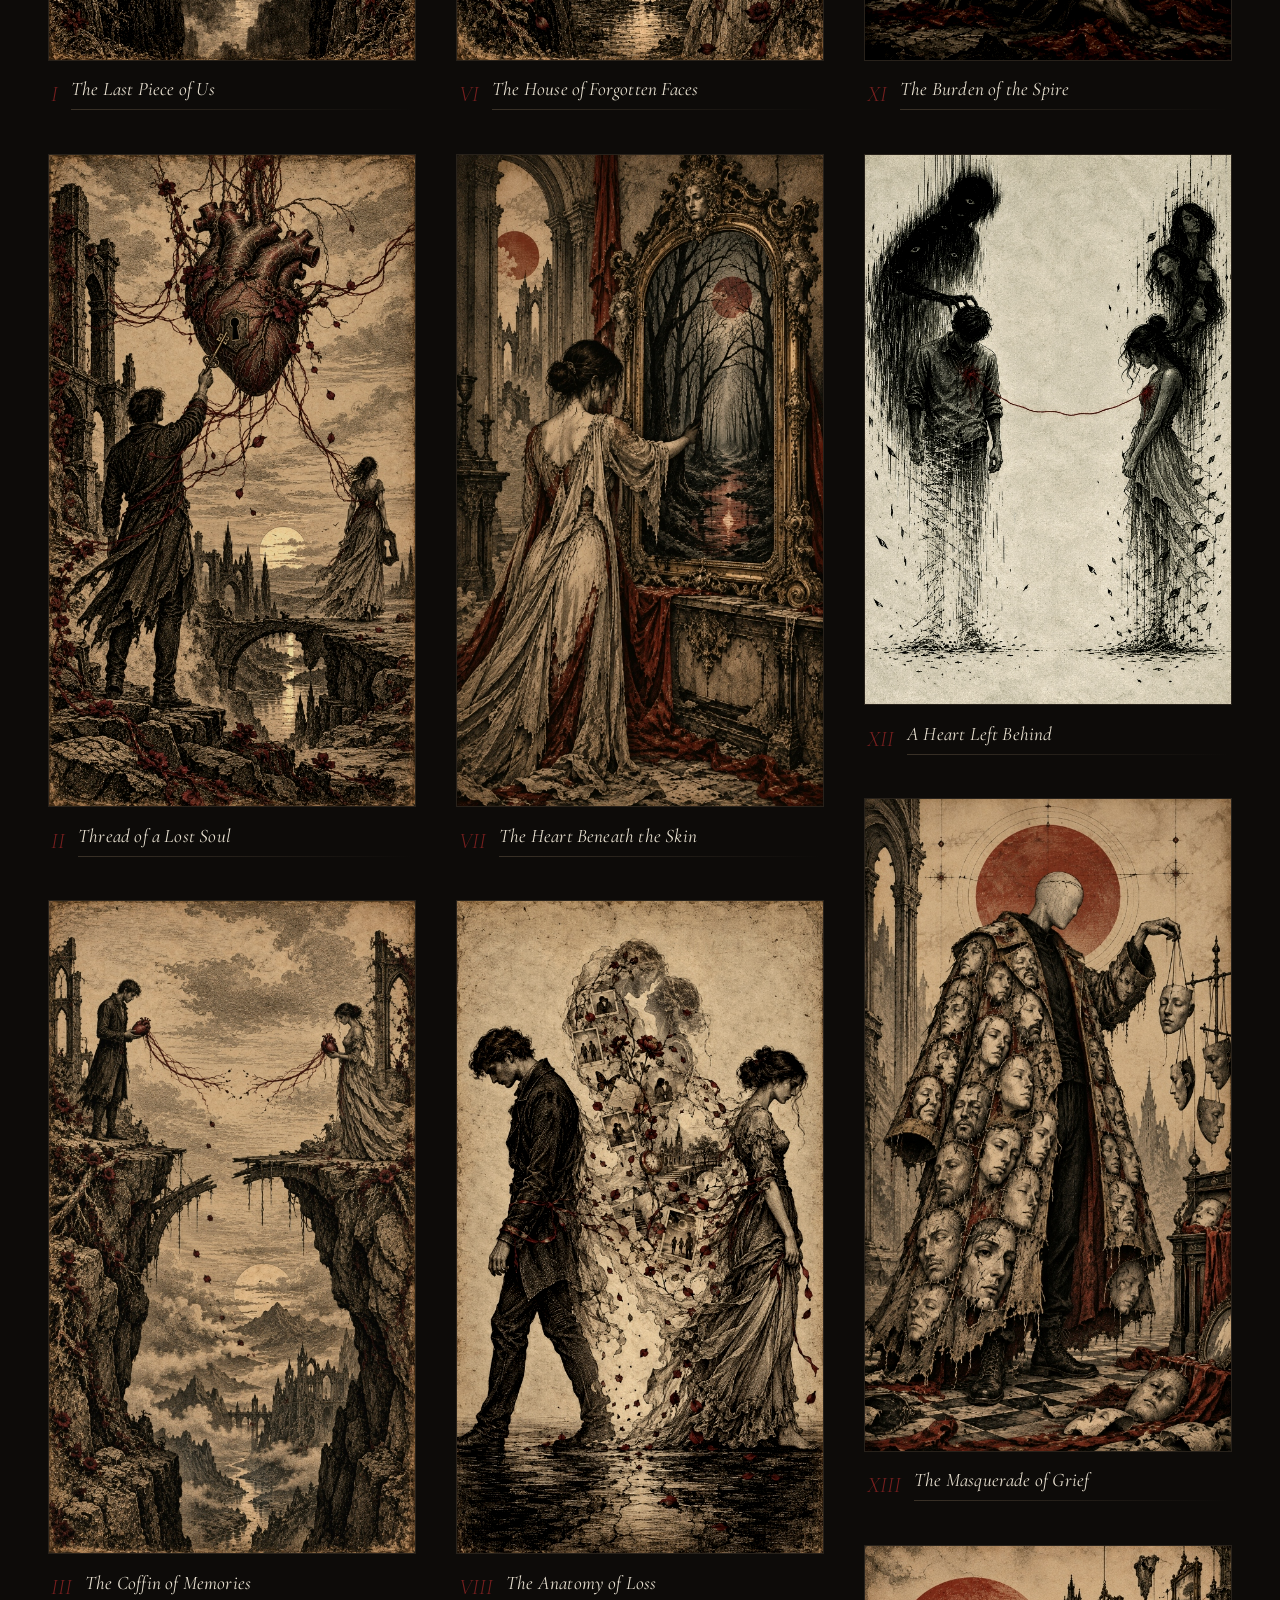
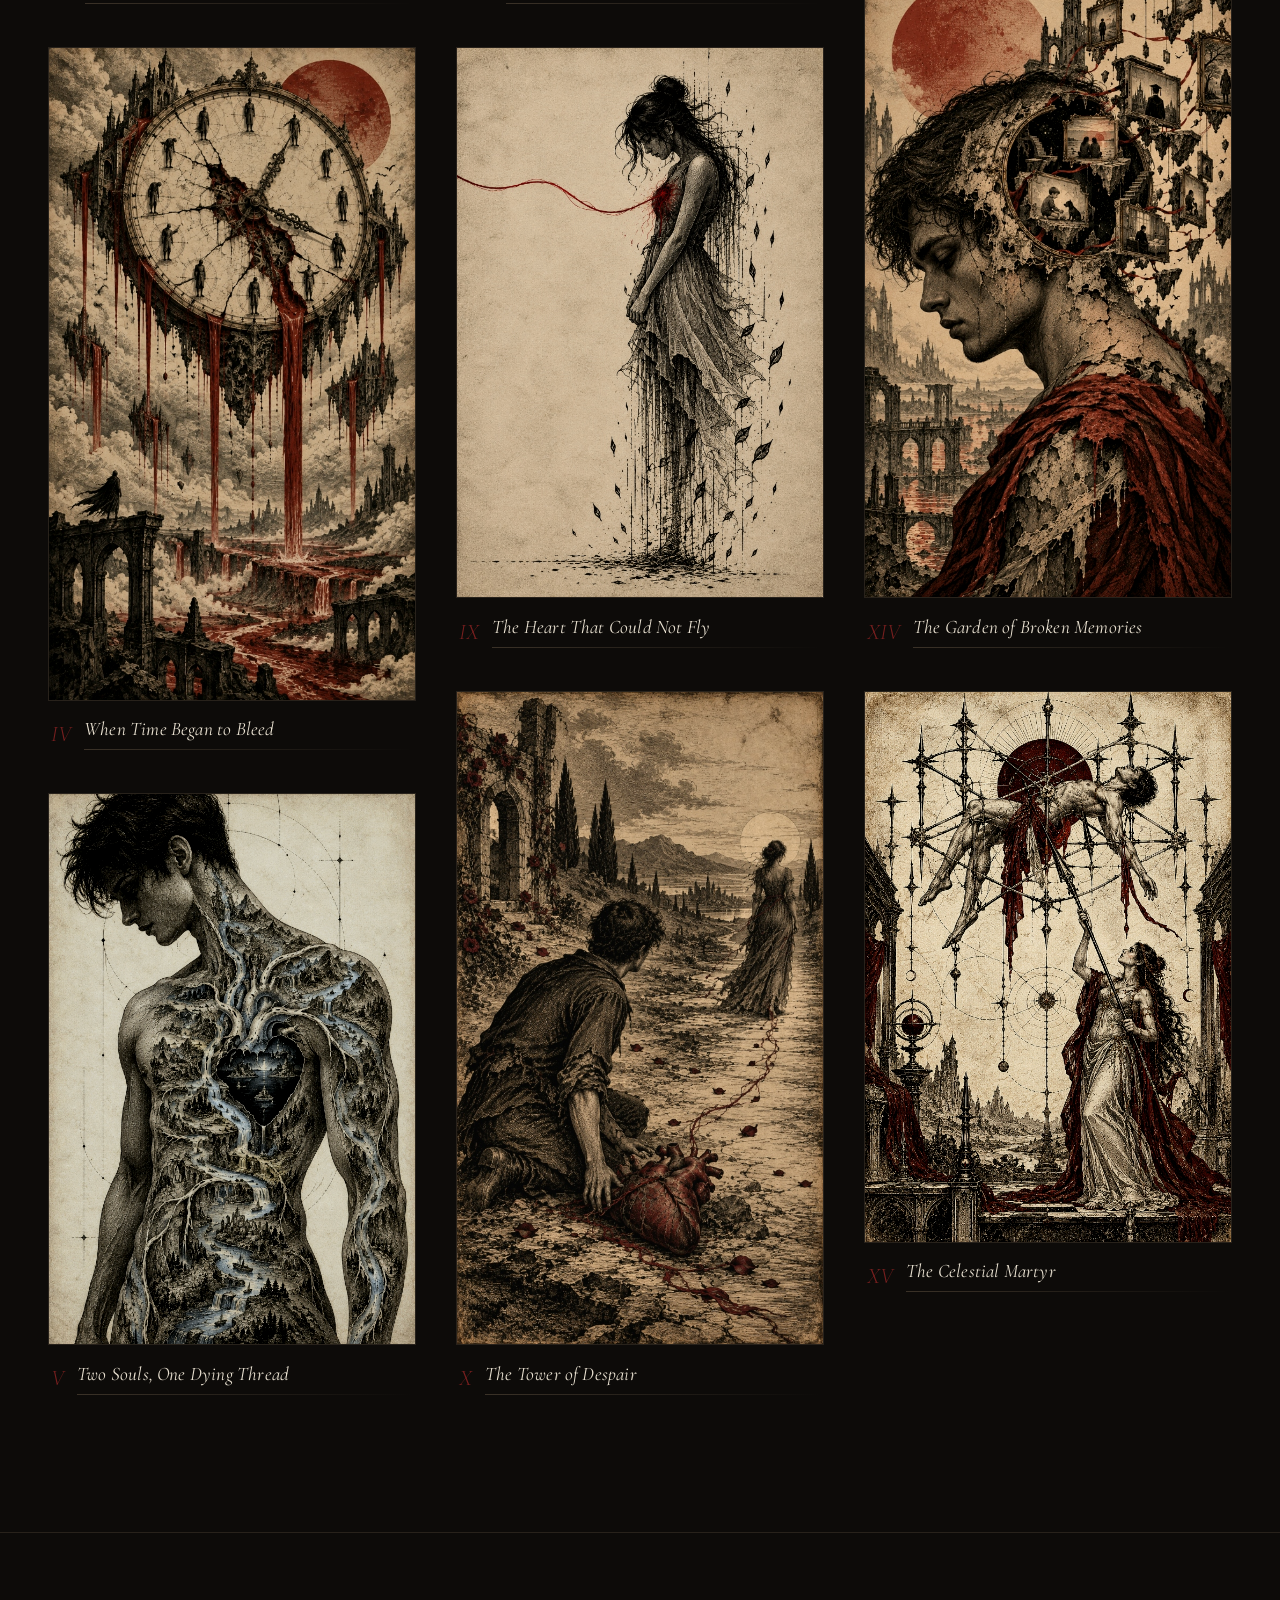
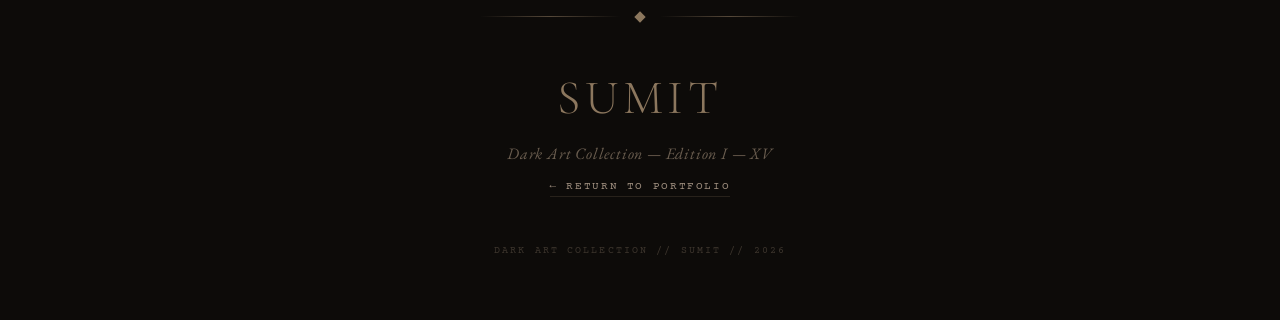
==== commit 5f18f24a: "fix: remove custom cursor from portfolio and dark art pages" ====
--- a/sumit-portfolio/dark-art.html
+++ b/sumit-portfolio/dark-art.html
@@ -16,10 +16,6 @@
 
   <!-- Grain Overlay -->
   <div class="dac-grain" aria-hidden="true"></div>
-
-  <!-- Custom Cursor -->
-  <div class="dac-cursor" id="dacCursor" aria-hidden="true"></div>
-  <div class="dac-cursor-follower" id="dacCursorFollower" aria-hidden="true"></div>
 
   <!-- Navigation Bar -->
   <header class="dac-header" id="dacHeader">
--- a/sumit-portfolio/dark-art.css
+++ b/sumit-portfolio/dark-art.css
@@ -34,6 +34,8 @@
 html {
   scroll-behavior: smooth;
   overflow-x: hidden;
+  max-width: 100vw;
+  width: 100%;
 }
 
 body {
@@ -41,15 +43,17 @@
   color: var(--dac-text-primary);
   font-family: var(--font-serif);
   min-height: 100vh;
-  cursor: none;
+  min-height: 100svh;
   overflow-x: hidden;
+  max-width: 100vw;
+  width: 100%;
   -webkit-font-smoothing: antialiased;
   -moz-osx-font-smoothing: grayscale;
 }
 
 img { display: block; max-width: 100%; height: auto; }
 a { text-decoration: none; color: inherit; }
-button { background: none; border: none; cursor: none; font: inherit; }
+button { background: none; border: none; cursor: pointer; font: inherit; }
 
 /* ── Custom Cursor ──────────────────────────────────────────────────────── */
 .dac-cursor {
@@ -58,7 +62,7 @@
   background: var(--dac-parchment);
   border-radius: 50%;
   position: fixed;
-  top: 0; left: 0;
+  top: -100px; left: -100px;
   pointer-events: none;
   z-index: 9999;
   transform: translate(-50%, -50%);
@@ -72,7 +76,7 @@
   border: 1px solid rgba(194, 165, 130, 0.5);
   border-radius: 50%;
   position: fixed;
-  top: 0; left: 0;
+  top: -100px; left: -100px;
   pointer-events: none;
   z-index: 9998;
   transform: translate(-50%, -50%);
@@ -84,6 +88,16 @@
   width: 60px;
   height: 60px;
   border-color: var(--dac-parchment);
+}
+
+@media (hover: none) and (pointer: coarse) {
+  body, button, a, .dac-artwork-item {
+    cursor: auto !important;
+  }
+  .dac-cursor,
+  .dac-cursor-follower {
+    display: none !important;
+  }
 }
 
 /* ── Grain Overlay ──────────────────────────────────────────────────────── */
@@ -161,7 +175,7 @@
   color: var(--dac-text-secondary);
   text-transform: uppercase;
   transition: color var(--dac-transition-fast);
-  cursor: none;
+  cursor: pointer;
 }
 
 .dac-nav-back:hover {
@@ -196,14 +210,18 @@
 /* ── Hero Section ───────────────────────────────────────────────────────── */
 .dac-hero {
   min-height: 100vh;
+  min-height: 100svh;
   display: flex;
   flex-direction: column;
   align-items: center;
   justify-content: center;
-  padding: 10rem 2rem 6rem;
+  padding: 8rem 1.5rem 5rem;
   text-align: center;
   position: relative;
   overflow: hidden;
+  width: 100%;
+  max-width: 100vw;
+  box-sizing: border-box;
 }
 
 /* Subtle radial glow */
@@ -212,8 +230,8 @@
   position: absolute;
   top: 50%; left: 50%;
   transform: translate(-50%, -50%);
-  width: 600px;
-  height: 600px;
+  width: min(600px, 90vw);
+  height: min(600px, 90vw);
   background: radial-gradient(circle, rgba(139, 26, 26, 0.06) 0%, transparent 70%);
   pointer-events: none;
 }
@@ -221,8 +239,11 @@
 .dac-hero-content {
   position: relative;
   z-index: 2;
+  width: 100%;
   max-width: 800px;
-  margin: 2.5rem 0;
+  margin: 2rem auto;
+  box-sizing: border-box;
+  padding: 0 0.5rem;
 }
 
 /* Eyebrow */
@@ -231,24 +252,29 @@
   align-items: center;
   justify-content: center;
   gap: 1.2rem;
-  margin-bottom: 2.5rem;
+  margin-bottom: 2rem;
+  width: 100%;
 }
 
 .dac-eyebrow-text {
   font-family: var(--font-mono);
   font-size: 0.65rem;
-  letter-spacing: 0.25em;
+  letter-spacing: 0.22em;
   color: var(--dac-text-muted);
   text-transform: uppercase;
-  white-space: nowrap;
+  white-space: normal;
+  text-align: center;
+  word-break: break-word;
 }
 
 .dac-eyebrow-rule {
   display: block;
   width: 48px;
+  max-width: 12vw;
   height: 1px;
   background: var(--dac-parchment);
   opacity: 0.35;
+  flex-shrink: 1;
 }
 
 /* Title */
@@ -259,19 +285,23 @@
   font-family: var(--font-serif);
   font-weight: 300;
   font-style: normal;
-  line-height: 0.9;
+  line-height: 0.95;
   letter-spacing: -0.01em;
   color: var(--dac-text-primary);
-  margin-bottom: 2rem;
+  margin-bottom: 1.8rem;
   overflow: hidden;
+  width: 100%;
 }
 
 .dac-title-line {
   display: block;
-  font-size: clamp(4.5rem, 12vw, 9rem);
+  font-size: clamp(2.3rem, 11vw, 8rem);
   opacity: 0;
   transform: translateY(60px);
   animation: dac-title-rise 1.2s cubic-bezier(0.16, 1, 0.3, 1) forwards;
+  max-width: 100%;
+  word-break: normal;
+  overflow-wrap: break-word;
 }
 
 .dac-tl-1 { animation-delay: 0.3s; }
@@ -285,11 +315,14 @@
 .dac-hero-tagline {
   font-family: var(--font-serif-alt);
   font-style: italic;
-  font-size: clamp(1.1rem, 2.5vw, 1.4rem);
+  font-size: clamp(1rem, 2.4vw, 1.35rem);
   font-weight: 400;
+  line-height: 1.5;
   color: var(--dac-text-secondary);
   letter-spacing: 0.02em;
-  margin-bottom: 3rem;
+  margin: 0 auto 2.5rem;
+  max-width: 580px;
+  padding: 0 0.5rem;
   opacity: 0;
   animation: dac-fade-up 1s cubic-bezier(0.16, 1, 0.3, 1) 0.85s forwards;
 }
@@ -304,8 +337,10 @@
   display: flex;
   align-items: center;
   justify-content: center;
-  gap: 1.5rem;
+  gap: 1.4rem;
   flex-wrap: wrap;
+  width: 100%;
+  max-width: 100%;
   opacity: 0;
   animation: dac-fade-up 1s cubic-bezier(0.16, 1, 0.3, 1) 1.1s forwards;
 }
@@ -314,7 +349,7 @@
   display: flex;
   flex-direction: column;
   align-items: center;
-  gap: 0.3rem;
+  gap: 0.25rem;
 }
 
 .dac-meta-k {
@@ -386,7 +421,7 @@
 .dac-artwork-item {
   break-inside: avoid;
   margin-bottom: 2.5rem;
-  cursor: none;
+  cursor: pointer;
   outline: none;
 }
 
@@ -554,7 +589,7 @@
   border-bottom: 1px solid var(--dac-border);
   padding-bottom: 0.2rem;
   transition: color var(--dac-transition-fast), border-color var(--dac-transition-fast);
-  cursor: none;
+  cursor: pointer;
 }
 
 .dac-footer-back-link:hover {
@@ -596,7 +631,7 @@
   -webkit-backdrop-filter: blur(8px);
   opacity: 0;
   transition: opacity 0.45s ease;
-  cursor: none;
+  cursor: pointer;
 }
 
 .dac-lightbox.is-open .dac-lb-backdrop { opacity: 1; }
@@ -627,7 +662,7 @@
   z-index: 10;
   opacity: 0;
   transition: opacity var(--dac-transition), color var(--dac-transition-fast);
-  cursor: none;
+  cursor: pointer;
 }
 
 .dac-lightbox.is-open .dac-lb-close { opacity: 1; }
@@ -646,7 +681,7 @@
   z-index: 10;
   opacity: 0;
   transition: opacity var(--dac-transition), color var(--dac-transition-fast), transform 0.3s ease;
-  cursor: none;
+  cursor: pointer;
 }
 
 .dac-lightbox.is-open .dac-lb-nav { opacity: 1; }
@@ -749,22 +784,194 @@
 
 /* ── Responsive adjustments ─────────────────────────────────────────────── */
 @media (max-width: 768px) {
-  .dac-nav { padding: 1rem 1.5rem; }
-  .dac-nav-center { display: none; }
-  .dac-hero { padding: 8rem 1.5rem 4rem; }
-  .dac-hero-meta-strip { gap: 1rem; }
-  .dac-meta-sep { display: none; }
-  .dac-footer { padding: 4rem 1.5rem 3rem; }
-  .dac-lb-stage { padding: 2rem 4rem; }
-  .dac-lb-prev { left: 0.2rem; }
-  .dac-lb-next { right: 0.2rem; }
-  .dac-lb-nav { padding: 0.8rem 1rem; }
+  /* Cursor */
+  .dac-cursor,
+  .dac-cursor-follower {
+    display: none !important;
+  }
+  body, button, a, .dac-artwork-item {
+    cursor: auto !important;
+  }
+
+  /* Nav */
+  .dac-nav {
+    padding: 0.85rem 1.2rem;
+  }
+  .dac-nav-center {
+    display: none;
+  }
+  .dac-nav-back {
+    font-size: 0.62rem;
+    letter-spacing: 0.12em;
+    gap: 0.45rem;
+  }
+  .dac-nav-right {
+    font-size: 0.62rem;
+    letter-spacing: 0.12em;
+  }
+
+  /* Hero */
+  .dac-hero {
+    padding: 5.5rem 1.2rem 3rem;
+    min-height: auto;
+  }
+  .dac-hero-content {
+    margin: 1.2rem auto;
+    padding: 0;
+  }
+  .dac-hero-eyebrow {
+    gap: 0.8rem;
+    margin-bottom: 1.4rem;
+  }
+  .dac-eyebrow-rule {
+    width: 28px;
+  }
+  .dac-eyebrow-text {
+    font-size: 0.56rem;
+    letter-spacing: 0.16em;
+  }
+  .dac-title-line {
+    font-size: clamp(2.2rem, 9.5vw, 4.2rem);
+    letter-spacing: 0.01em;
+    line-height: 1;
+  }
+  .dac-hero-tagline {
+    font-size: 1.05rem;
+    line-height: 1.45;
+    margin-bottom: 2rem;
+  }
+  .dac-hero-meta-strip {
+    display: flex;
+    justify-content: center;
+    gap: 0.9rem 1.4rem;
+    max-width: 100%;
+  }
+  .dac-meta-sep {
+    display: none;
+  }
+  .dac-meta-k {
+    font-size: 0.52rem;
+    letter-spacing: 0.15em;
+  }
+  .dac-meta-v {
+    font-size: 0.64rem;
+    letter-spacing: 0.08em;
+  }
+
+  /* Gallery */
+  .dac-gallery {
+    padding: 0 1.2rem 4rem;
+  }
+  .dac-gallery-inner {
+    columns: 2;
+    column-gap: 1.5rem;
+  }
+
+  /* Footer */
+  .dac-footer {
+    padding: 3.5rem 1.2rem 2.5rem;
+  }
+
+  /* Lightbox */
+  .dac-lb-stage {
+    padding: 1rem 0.5rem 4.5rem;
+    height: calc(100vh - 110px);
+    height: calc(100dvh - 110px);
+  }
+  .dac-lb-img {
+    max-height: calc(100vh - 160px);
+    max-height: calc(100dvh - 160px);
+    max-width: 92vw;
+  }
+  .dac-lb-prev { left: 0.3rem; }
+  .dac-lb-next { right: 0.3rem; }
+  .dac-lb-nav {
+    width: 40px;
+    height: 40px;
+    font-size: 1.2rem;
+    padding: 0;
+  }
+  .dac-lb-caption {
+    padding: 0.8rem 1rem 1.2rem;
+    gap: 0.8rem;
+  }
+  .dac-lb-cap-title {
+    font-size: 0.95rem;
+  }
 }
 
 @media (max-width: 480px) {
-  .dac-gallery { padding: 0 1rem 4rem; }
-  .dac-gallery-inner { columns: 1; }
-  .dac-lb-stage { padding: 1.5rem 3.5rem; }
+  .dac-nav {
+    padding: 0.75rem 0.9rem;
+  }
+  .dac-back-label {
+    font-size: 0.56rem;
+    letter-spacing: 0.08em;
+  }
+  .dac-nav-right {
+    font-size: 0.56rem;
+    letter-spacing: 0.08em;
+  }
+
+  .dac-hero {
+    padding: 4.8rem 0.8rem 2.2rem;
+  }
+  .dac-hero-eyebrow {
+    gap: 0.5rem;
+    margin-bottom: 1.1rem;
+  }
+  .dac-eyebrow-rule {
+    width: 18px;
+  }
+  .dac-eyebrow-text {
+    font-size: 0.52rem;
+    letter-spacing: 0.12em;
+  }
+  .dac-title-line {
+    font-size: clamp(1.9rem, 9.2vw, 2.7rem);
+    letter-spacing: 0.01em;
+    line-height: 1.05;
+  }
+  .dac-hero-tagline {
+    font-size: 0.95rem;
+    line-height: 1.45;
+    margin-bottom: 1.6rem;
+    padding: 0;
+  }
+  .dac-hero-meta-strip {
+    display: flex;
+    justify-content: space-around;
+    gap: 0.6rem 0.5rem;
+    width: 100%;
+  }
+  .dac-meta-item {
+    gap: 0.15rem;
+  }
+  .dac-meta-k {
+    font-size: 0.48rem;
+    letter-spacing: 0.1em;
+  }
+  .dac-meta-v {
+    font-size: 0.58rem;
+    letter-spacing: 0.05em;
+  }
+
+  .dac-gallery {
+    padding: 0 0.8rem 3.5rem;
+  }
+  .dac-gallery-inner {
+    columns: 1;
+  }
+  .dac-artwork-item {
+    margin-bottom: 2rem;
+  }
+  .dac-artwork-caption {
+    padding: 0.8rem 0.2rem 0.1rem;
+    gap: 0.15rem 0.6rem;
+  }
+  .dac-artwork-title {
+    font-size: 1.05rem;
+  }
 }
 
 /* ── Reduced motion ─────────────────────────────────────────────────────── */
